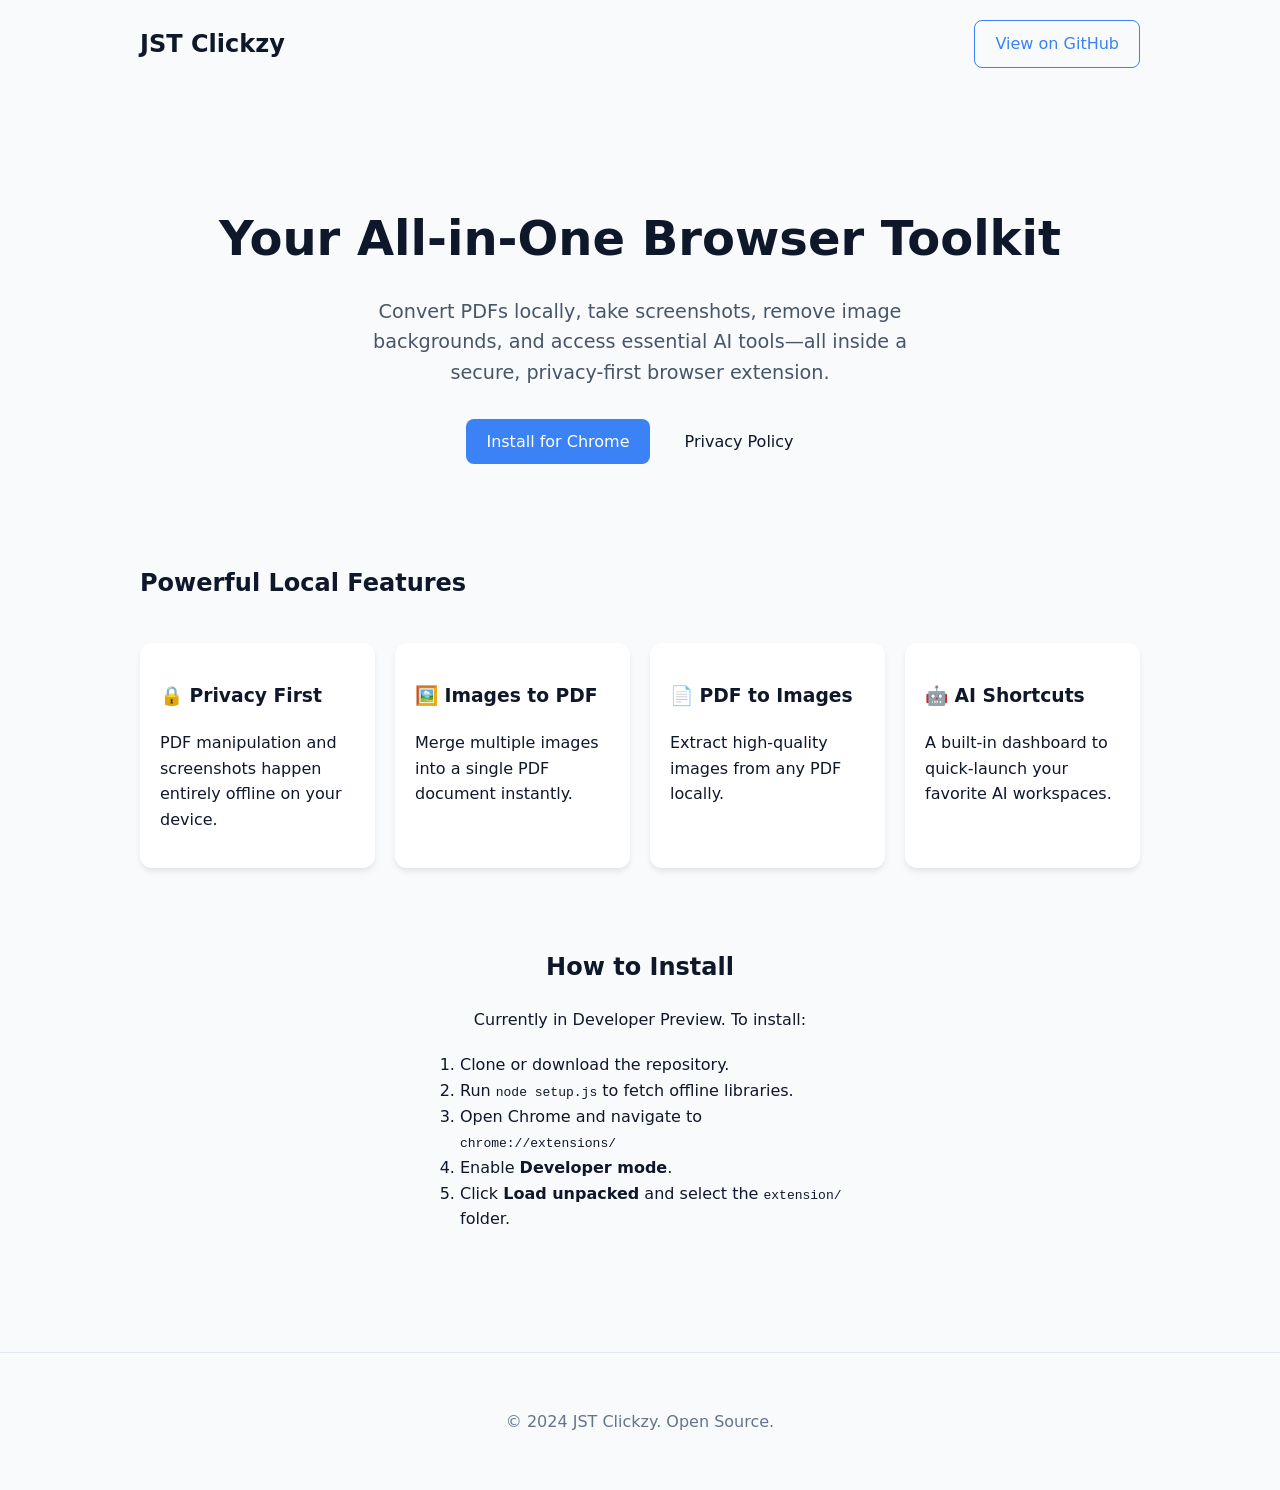
==== website/index.html @ a4f9715e "main commit" ====
<!DOCTYPE html>
<html lang="en">
<head>
  <meta charset="UTF-8">
  <meta name="viewport" content="width=device-width, initial-scale=1.0">
  <title>JST Clickzy - The Privacy-First Productivity Extension</title>
  <link rel="stylesheet" href="styles.css">
</head>
<body>
  <header>
    <div class="container nav">
      <div class="logo">JST Clickzy</div>
      <a href="https://github.com/yourusername/jst-clickzy" class="btn outline">View on GitHub</a>
    </div>
  </header>

  <main class="hero container">
    <div class="hero-text">
      <h1>Your All-in-One Browser Toolkit</h1>
      <p>Convert PDFs locally, take screenshots, remove image backgrounds, and access essential AI tools—all inside a secure, privacy-first browser extension.</p>
      <div class="actions">
        <a href="#install" class="btn solid">Install for Chrome</a>
        <a href="#privacy" class="btn text">Privacy Policy</a>
      </div>
    </div>
  </main>

  <section class="features container">
    <h2>Powerful Local Features</h2>
    <div class="feature-grid">
      <div class="card">
        <h3>🔒 Privacy First</h3>
        <p>PDF manipulation and screenshots happen entirely offline on your device.</p>
      </div>
      <div class="card">
        <h3>🖼️ Images to PDF</h3>
        <p>Merge multiple images into a single PDF document instantly.</p>
      </div>
      <div class="card">
        <h3>📄 PDF to Images</h3>
        <p>Extract high-quality images from any PDF locally.</p>
      </div>
      <div class="card">
        <h3>🤖 AI Shortcuts</h3>
        <p>A built-in dashboard to quick-launch your favorite AI workspaces.</p>
      </div>
    </div>
  </section>

  <section id="install" class="container text-center text-block">
    <h2>How to Install</h2>
    <p>Currently in Developer Preview. To install:</p>
    <ol style="text-align: left; max-width: 400px; margin: 20px auto;">
      <li>Clone or download the repository.</li>
      <li>Run <code>node setup.js</code> to fetch offline libraries.</li>
      <li>Open Chrome and navigate to <code>chrome://extensions/</code></li>
      <li>Enable <strong>Developer mode</strong>.</li>
      <li>Click <strong>Load unpacked</strong> and select the <code>extension/</code> folder.</li>
    </ol>
  </section>

  <footer>
    <div class="container">
      <p>&copy; 2024 JST Clickzy. Open Source.</p>
    </div>
  </footer>
</body>
</html>
---- website/styles.css ----
:root { --bg: #f8fafc; --text: #0f172a; --primary: #3b82f6; --surface: #ffffff; }
body { font-family: system-ui, sans-serif; background: var(--bg); color: var(--text); margin: 0; line-height: 1.6; }
.container { max-width: 1000px; margin: 0 auto; padding: 0 20px; }
.nav { display: flex; justify-content: space-between; align-items: center; padding: 20px 0; }
.logo { font-size: 1.5rem; font-weight: bold; }
.btn { text-decoration: none; padding: 10px 20px; border-radius: 8px; font-weight: 500; }
.btn.solid { background: var(--primary); color: white; }
.btn.outline { border: 1px solid var(--primary); color: var(--primary); }
.btn.text { color: var(--text); }
.hero { text-align: center; padding: 80px 0; }
.hero h1 { font-size: 3rem; margin-bottom: 20px; }
.hero p { font-size: 1.2rem; color: #475569; max-width: 600px; margin: 0 auto 30px; }
.actions { display: flex; gap: 15px; justify-content: center; }
.feature-grid { display: grid; grid-template-columns: repeat(auto-fit, minmax(200px, 1fr)); gap: 20px; margin-top: 40px; }
.card { background: var(--surface); padding: 20px; border-radius: 12px; box-shadow: 0 4px 6px -1px rgba(0,0,0,0.1); }
.text-center { text-align: center; }
.text-block { padding: 60px 0; }
footer { text-align: center; padding: 40px 0; color: #64748b; border-top: 1px solid #e2e8f0; margin-top: 40px; }
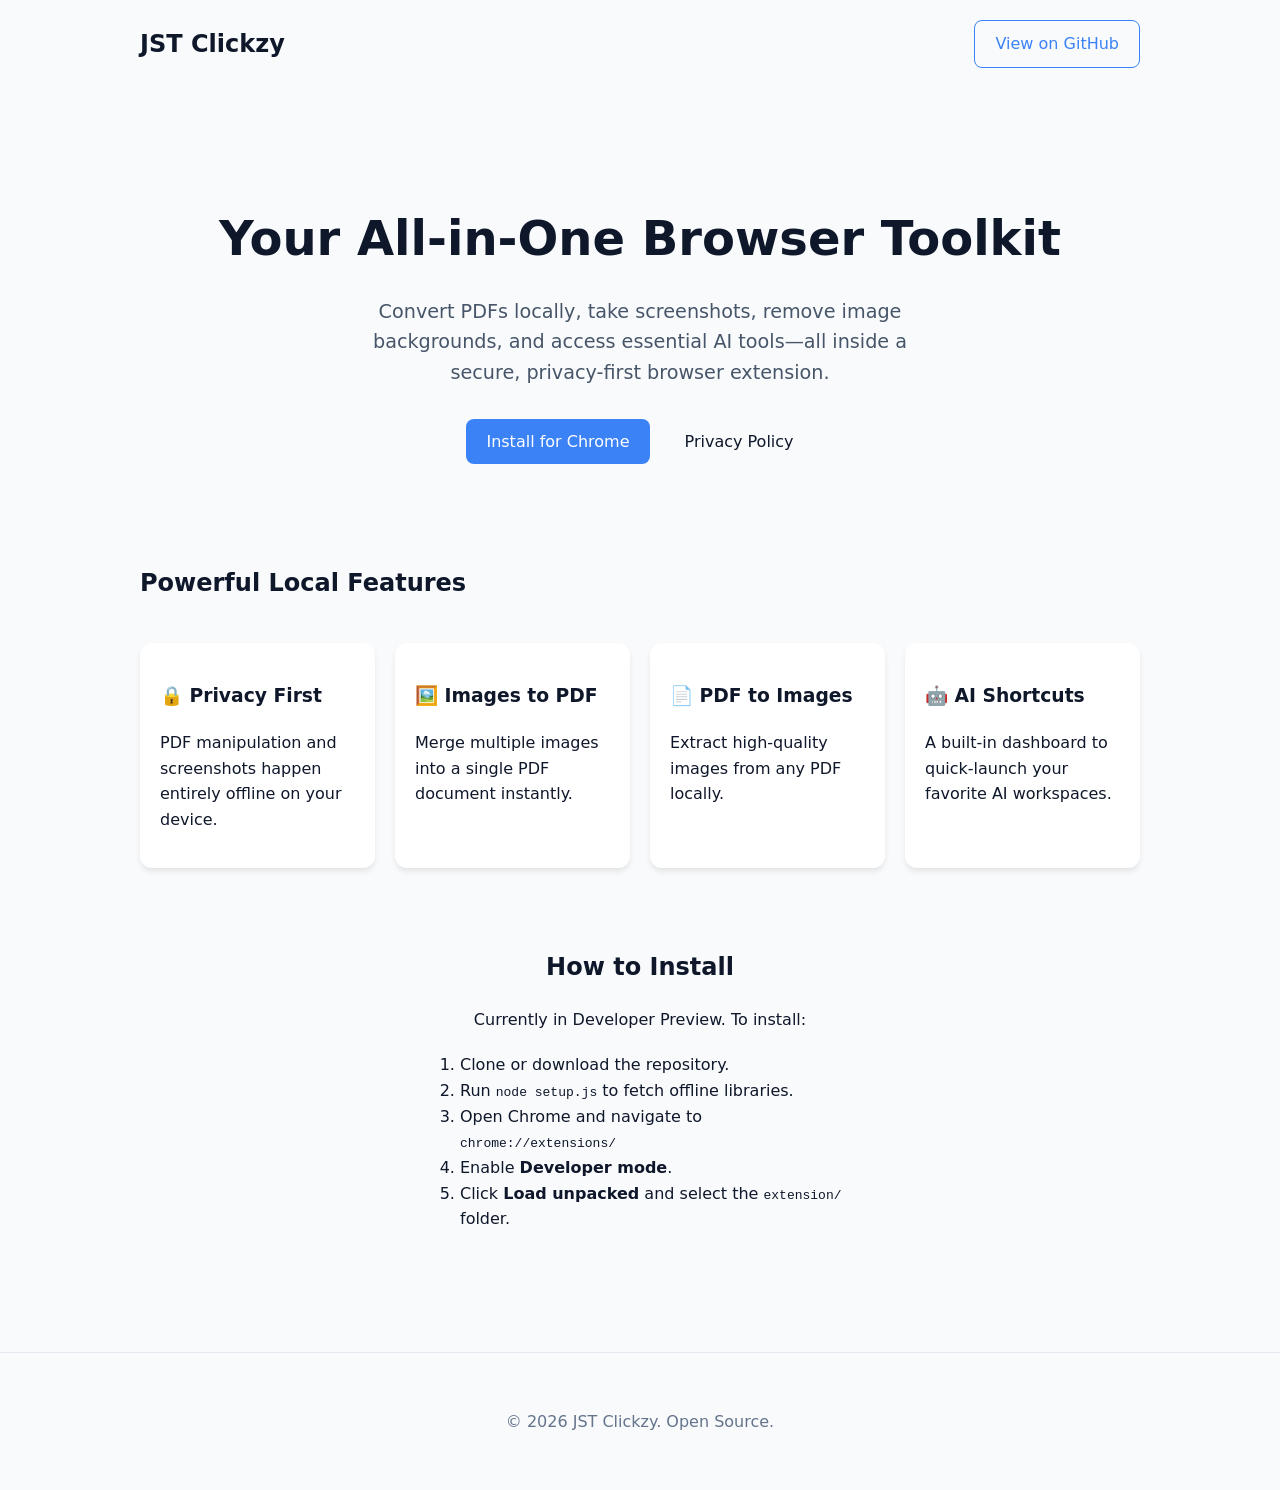
==== commit f647926f: "fix the wrong url" ====
--- a/website/index.html
+++ b/website/index.html
@@ -10,7 +10,7 @@
   <header>
     <div class="container nav">
       <div class="logo">JST Clickzy</div>
-      <a href="https://github.com/yourusername/jst-clickzy" class="btn outline">View on GitHub</a>
+      <a href="https://github.com/Sbasnayaka/JST-Clickzy.git" class="btn outline">View on GitHub</a>
     </div>
   </header>
 
@@ -61,7 +61,7 @@
 
   <footer>
     <div class="container">
-      <p>&copy; 2024 JST Clickzy. Open Source.</p>
+      <p>&copy; 2026 JST Clickzy. Open Source.</p>
     </div>
   </footer>
 </body>
